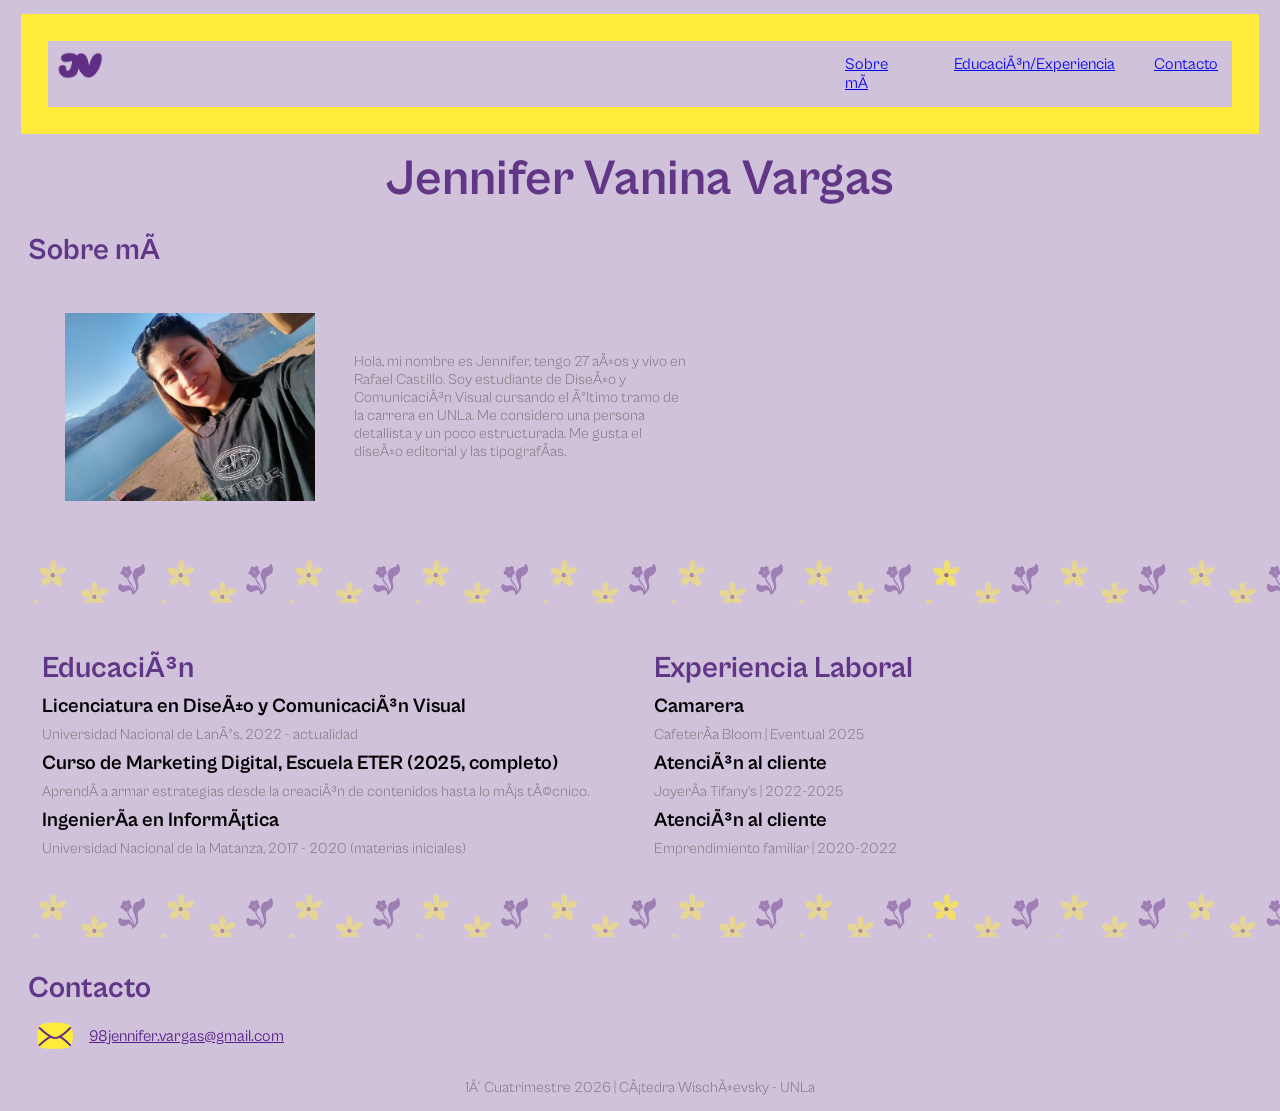
==== index.html @ 38d938bf "cambio en el texto" ====
<!DOCTYPE html>
<html>
    <head>
         <meta charset="utfl-8" />
         <title>Mi primer TP</title>
         <link href=estilos.css rel="stylesheet" type="text/css">
    </head>
    
    <body>
        <header>
            <div class="contenedor">
                <img src="imagenes/loguito.png" alt="" width="50" height="33">
                <nav>
                        <a href="#presetacion">Sobre mí</a>
                        <a href="#educacion-experiencia">Educación/Experiencia</a>
                        <a href="#contacto">Contacto</a>
                </nav>
            </div>
        </header>

        <main>
            <h1>Jennifer Vanina Vargas</h1>

           <section id="presentacion">
                <h2>Sobre mí</h2>
                
                <article>
                <img src="imagenes/foto-cv.jpg" alt="" width="250" height="188"> 
                <p>Hola, mi nombre es Jennifer, tengo 27 años y vivo en Rafael Castillo. Soy estudiante de Diseño y Comunicación Visual cursando el último tramo de la carrera en UNLa. 
                Me considero una persona detallista y un poco estructurada. Me gusta el diseño editorial y las tipografías.</p>
                </article>

                <img src="imagenes/trama.png" alt="" width="" height="">
            </section>

            <section>
                <div class="columnas">
                
                <section>
                    <h2>Educación</h2>

                    <h3>Licenciatura en Diseño y Comunicación Visual</h3>
                    <p>Universidad Nacional de Lanús, 2022 - actualidad</p>
                    <h3>Curso de Marketing Digital, Escuela ETER (2025, completo)</h3>
                    <p>Aprendí a armar estrategias desde la creación de contenidos hasta lo más técnico.</p>

                    <h3>Ingeniería en Informática</h3>
                    <p>Universidad Nacional de la Matanza, 2017 - 2020 (materias iniciales)</p>
                </section>

                <section>
                    <h2>Experiencia Laboral</h2>

                    <h3>Camarera</h3>
                    <p>Cafetería Bloom | Eventual 2025</p>

                    <h3>Atención al cliente</h3>
                    <p> Joyería Tifany's | 2022-2025</p>

                    <h3>Atención al cliente</h3>
                    <p>Emprendimiento familiar | 2020-2022</p>
                </section>
                </div>

                <img src="imagenes/trama.png" alt="" width="" height="">
            </section>
            
            <section>
                <h2>Contacto</h2>
                <section id="contacto">
                    <img src="imagenes/correo.png" alt="" width="40" height="30">
                    <a href="">98jennifer.vargas@gmail.com</a>
                </section>
            </section>
           
        </main> 

        <footer>
            <p>1° Cuatrimestre 2026 | Cátedra Wischñevsky - UNLa</p>
        </footer>
    </body>

</html>
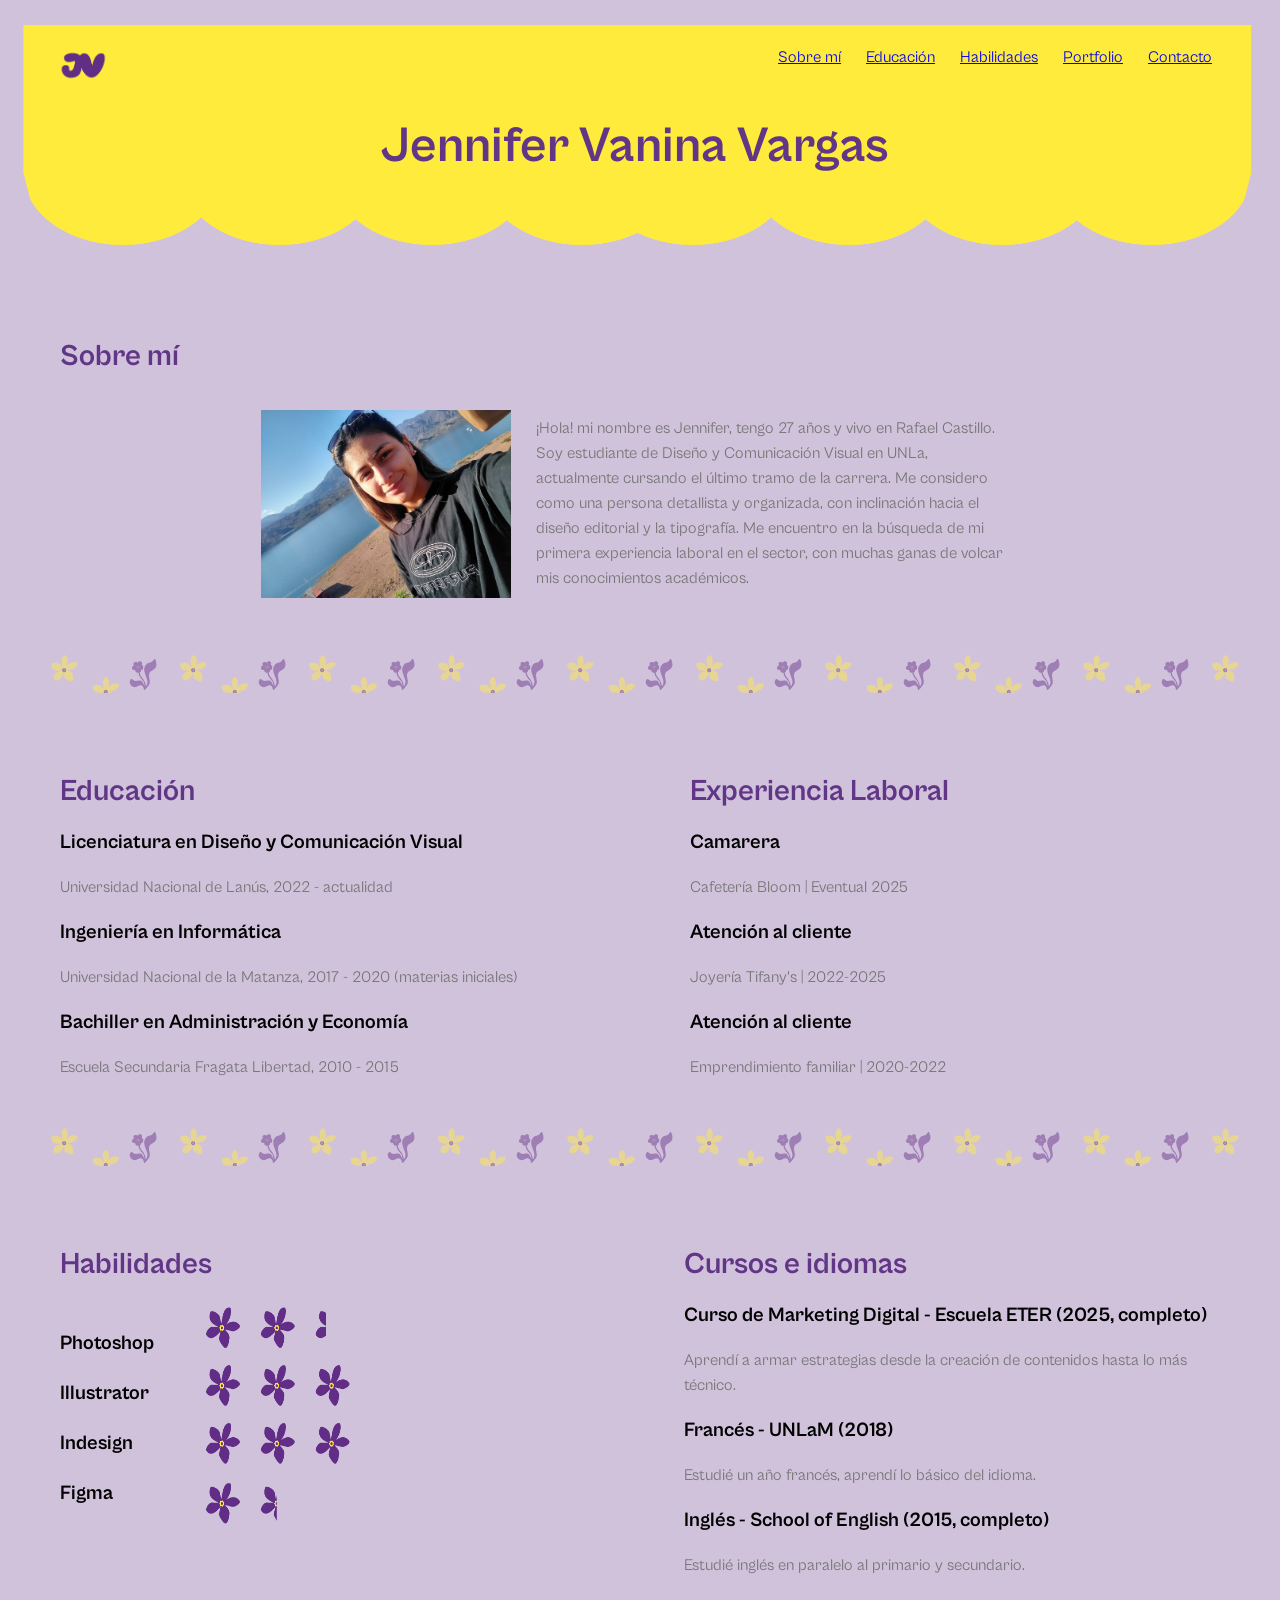
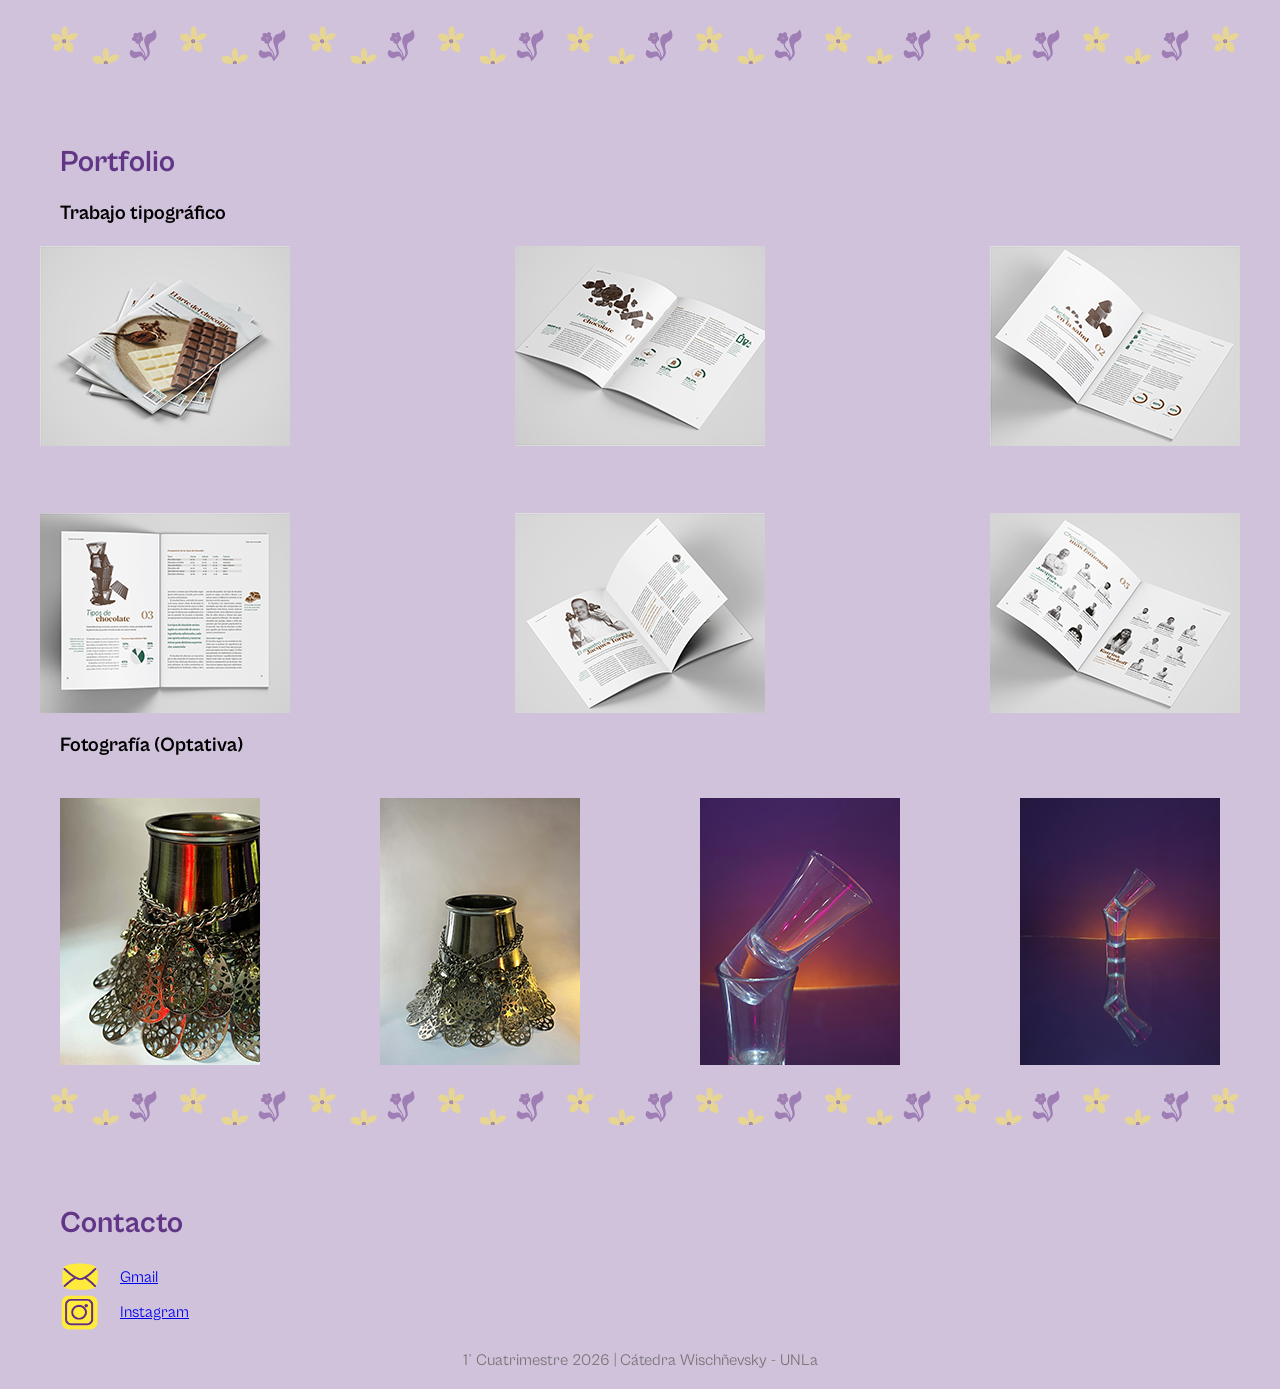
==== commit d6287a2b: "cambios en el codigo y suma de fotos" ====
--- a/index.html
+++ b/index.html
@@ -1,76 +1,174 @@
 <!DOCTYPE html>
 <html>
     <head>
-         <meta charset="utfl-8" />
+         <meta charset="utf-8" />  
          <title>Mi primer TP</title>
-         <link href=estilos.css rel="stylesheet" type="text/css">
+         <link href=estilos.css rel="stylesheet" type="text/css"> 
+         <link rel="icon" type=image/x-icon href="favicon.ico">
     </head>
     
-    <body>
+    <body> 
         <header>
+
             <div class="contenedor">
-                <img src="imagenes/loguito.png" alt="" width="50" height="33">
+                <img src="imagenes/loguito.png" alt="ícono" width="50" height="33">
                 <nav>
                         <a href="#presetacion">Sobre mí</a>
-                        <a href="#educacion-experiencia">Educación/Experiencia</a>
+                        <a href="#educacion-experiencia">Educación</a>
+                        <a href="#habilidades-cursos">Habilidades</a>
+                        <a href="#portfolio">Portfolio</a>
                         <a href="#contacto">Contacto</a>
                 </nav>
             </div>
+            <h1>Jennifer Vanina Vargas</h1>
         </header>
 
         <main>
-            <h1>Jennifer Vanina Vargas</h1>
 
            <section id="presentacion">
                 <h2>Sobre mí</h2>
                 
                 <article>
-                <img src="imagenes/foto-cv.jpg" alt="" width="250" height="188"> 
-                <p>Hola, mi nombre es Jennifer, tengo 27 años y vivo en Rafael Castillo. Soy estudiante de Diseño y Comunicación Visual cursando el último tramo de la carrera en UNLa. 
-                Me considero una persona detallista y un poco estructurada. Me gusta el diseño editorial y las tipografías.</p>
+                <img src="imagenes/foto-cv.jpg" alt="foto mía" width="250" height="188"> 
+                <p>¡Hola! mi nombre es Jennifer, tengo 27 años y vivo en Rafael Castillo. Soy estudiante de Diseño y Comunicación Visual en UNLa, actualmente cursando el último tramo de la carrera. Me considero como una persona detallista y organizada, con inclinación hacia el diseño editorial y la tipografía. Me encuentro en la búsqueda de mi primera experiencia laboral en el sector, con muchas ganas de volcar mis conocimientos académicos.</p>
+                </article>
+                <div class="trama"></div>
+            </section>
+
+            <section id="educacion-experiencia">
+                <div class="columnas">
+                
+                    <article class="educacion">
+                        <h2>Educación</h2>
+                        <ul>
+                            <li>
+                                <h3>Licenciatura en Diseño y Comunicación Visual</h3>
+                                <p>Universidad Nacional de Lanús, 2022 - actualidad</p>
+                            </li>
+
+                            <li>
+                                <h3>Ingeniería en Informática</h3>
+                                <p>Universidad Nacional de la Matanza, 2017 - 2020 (materias iniciales)</p>
+                            </li>
+
+                            <li>
+                                <h3>Bachiller en Administración y Economía</h3>
+                                <p>Escuela Secundaria Fragata Libertad, 2010 - 2015</p>
+                            </li>
+                        </ul>
+                    </article>
+
+                    <article class="experiencia">
+                        <h2>Experiencia Laboral</h2>
+
+                        <ul>
+                            <li>
+                                <h3>Camarera</h3>
+                                <p>Cafetería Bloom | Eventual 2025</p>
+                            </li>
+
+                            <li>
+                                <h3>Atención al cliente</h3>
+                                <p> Joyería Tifany's | 2022-2025</p>
+                            </li>
+
+                            <li>
+                                <h3>Atención al cliente</h3>
+                                <p>Emprendimiento familiar | 2020-2022</p>
+                            </li>
+                        </ul>
+                    </article>
+                </div>
+
+                <div class="trama"></div>
+            </section>
+
+            <section id="habilidades-cursos">
+
+                <div class="columnas2">
+                    
+                    <article class="habilidades"> 
+                        <h2>Habilidades</h2>
+                        <div class="contenido">       
+                            <ul>
+                                <li>Photoshop</li>
+                                <li>Illustrator</li>
+                                <li>Indesign</li>
+                                <li>Figma</li>
+                            </ul>
+                            <img src="imagenes/florcitas.png" alt="nivelación de habilidades" width="150">
+                        </div>
+                    </article>
+                
+                    <article class="cursos">
+                        <h2>Cursos e idiomas</h2>
+                        <ul>
+                            <li>
+                                <h3>Curso de Marketing Digital - Escuela ETER (2025, completo)</h3>
+                                <p>Aprendí a armar estrategias desde la creación de contenidos hasta lo más técnico.</p>
+                            </li>
+
+                            <li>
+                                <h3>Francés - UNLaM (2018)</h3>
+                                <p>Estudié un año francés, aprendí lo básico del idioma.</p>
+                            </li>
+
+                            <li>                            
+                                <h3>Inglés - School of English (2015, completo)</h3>
+                                <p>Estudié inglés en paralelo al primario y secundario.</p>
+                            </li>
+                        </ul>
+                    </article>
+                </div>
+
+                <div class="trama"></div>
+            </section>
+
+            <section id="portfolio">
+                <h2>Portfolio</h2>
+
+                <article class="materias">
+
+                    <h3>Trabajo tipográfico</h3>
+                    <div class="fotos a">
+                        <img src="imagenes/b1.jpg">
+                        <img src="imagenes/b2.jpg">
+                        <img src="imagenes/b3.jpg">
+                        <img src="imagenes/b4.jpg">
+                        <img src="imagenes/b5.jpg">
+                        <img src="imagenes/b6.jpg">
+                    </div>
                 </article>
 
-                <img src="imagenes/trama.png" alt="" width="" height="">
+                <article class="materias">
+                    
+                    <h3>Fotografía (Optativa)</h3>
+                    <div class="fotos b">
+                        <img src="imagenes/foto.jpg">
+                        <img src="imagenes/foto1.jpg">
+                        <img src="imagenes/foto2.jpg">
+                        <img src="imagenes/foto3.jpg">
+                    </div>
+                </article>
+                
+                <div class="trama"></div> 
             </section>
 
-            <section>
-                <div class="columnas">
-                
-                <section>
-                    <h2>Educación</h2>
+            
+            <section id="contacto">
+                <h2>Contacto</h2>
+                    
+                <div class="redes">
+                    <div class="correo">
+                        <img src="imagenes/correo.png" alt="ícono de gmail" width="40" height="30">
+                        <a href="#"">Gmail</a>
+                    </div>
 
-                    <h3>Licenciatura en Diseño y Comunicación Visual</h3>
-                    <p>Universidad Nacional de Lanús, 2022 - actualidad</p>
-                    <h3>Curso de Marketing Digital, Escuela ETER (2025, completo)</h3>
-                    <p>Aprendí a armar estrategias desde la creación de contenidos hasta lo más técnico.</p>
-
-                    <h3>Ingeniería en Informática</h3>
-                    <p>Universidad Nacional de la Matanza, 2017 - 2020 (materias iniciales)</p>
-                </section>
-
-                <section>
-                    <h2>Experiencia Laboral</h2>
-
-                    <h3>Camarera</h3>
-                    <p>Cafetería Bloom | Eventual 2025</p>
-
-                    <h3>Atención al cliente</h3>
-                    <p> Joyería Tifany's | 2022-2025</p>
-
-                    <h3>Atención al cliente</h3>
-                    <p>Emprendimiento familiar | 2020-2022</p>
-                </section>
+                    <div class="instagram">
+                        <img src="imagenes/instagram.png" alt="ícono de instagram" width="40" height="40">
+                        <a href="#">Instagram</a>      
+                    </div>
                 </div>
-
-                <img src="imagenes/trama.png" alt="" width="" height="">
-            </section>
-            
-            <section>
-                <h2>Contacto</h2>
-                <section id="contacto">
-                    <img src="imagenes/correo.png" alt="" width="40" height="30">
-                    <a href="">98jennifer.vargas@gmail.com</a>
-                </section>
             </section>
            
         </main> 
@@ -81,3 +179,4 @@
     </body>
 
 </html>
+
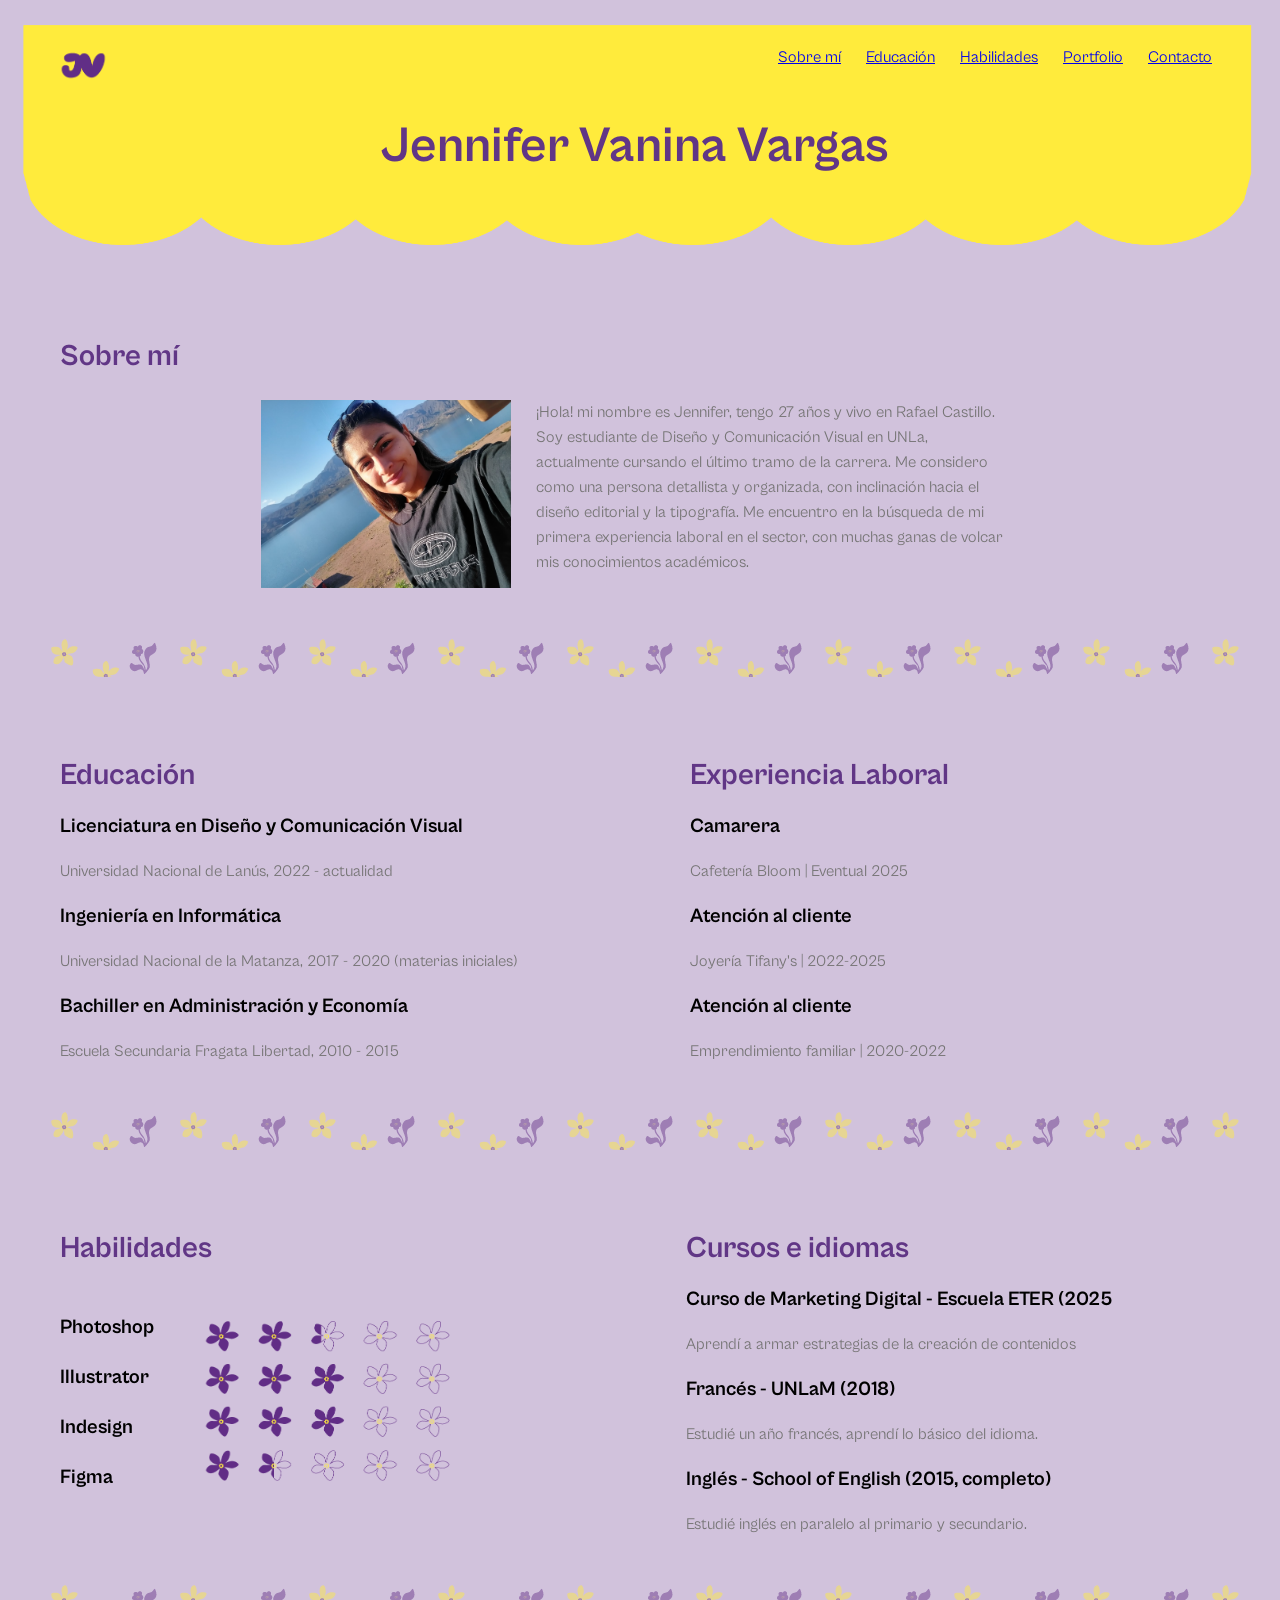
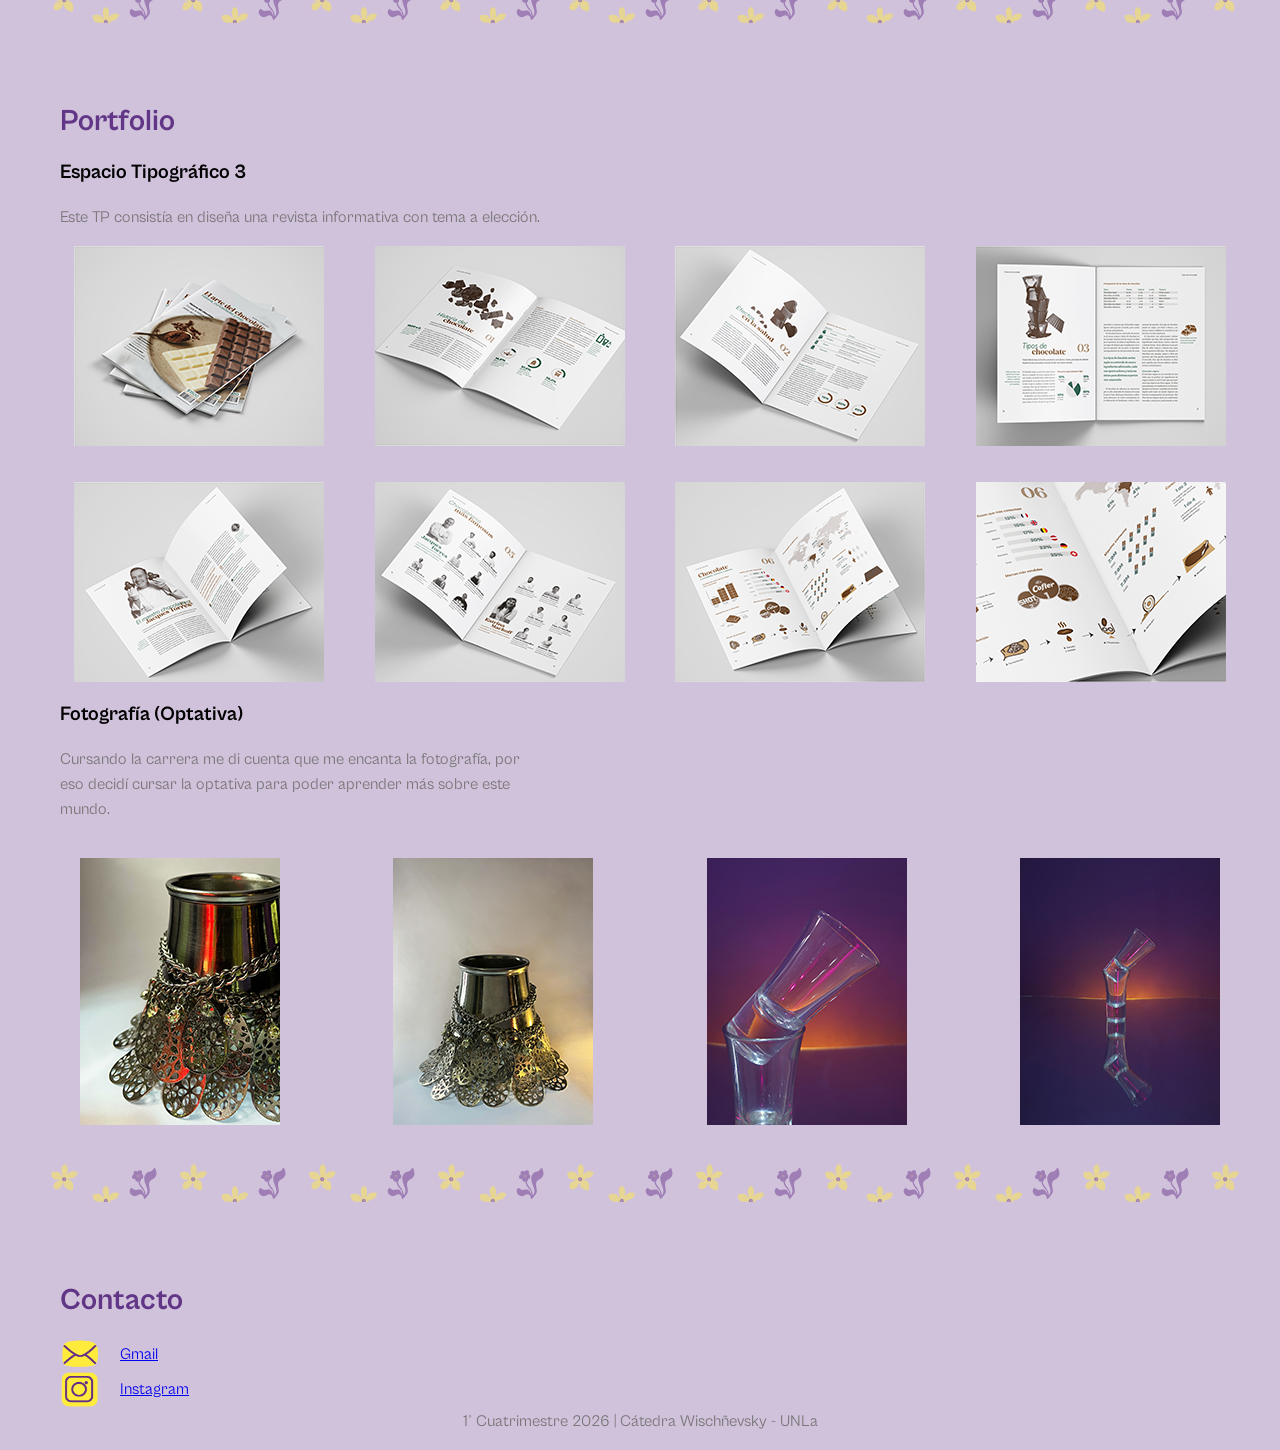
==== commit 5ca6f062: "cambios en el index y css" ====
--- a/index.html
+++ b/index.html
@@ -4,7 +4,7 @@
          <meta charset="utf-8" />  
          <title>Mi primer TP</title>
          <link href=estilos.css rel="stylesheet" type="text/css"> 
-         <link rel="icon" type=image/x-icon href="favicon.ico">
+         <link rel="icon" type="image/png" href="imagenes/favicon.png">
     </head>
     
     <body> 
@@ -96,7 +96,7 @@
                                 <li>Indesign</li>
                                 <li>Figma</li>
                             </ul>
-                            <img src="imagenes/florcitas.png" alt="nivelación de habilidades" width="150">
+                            <img src="imagenes/nivelacion.png" alt="nivelación de habilidades" width="250px" height="171px">
                         </div>
                     </article>
                 
@@ -104,8 +104,8 @@
                         <h2>Cursos e idiomas</h2>
                         <ul>
                             <li>
-                                <h3>Curso de Marketing Digital - Escuela ETER (2025, completo)</h3>
-                                <p>Aprendí a armar estrategias desde la creación de contenidos hasta lo más técnico.</p>
+                                <h3>Curso de Marketing Digital - Escuela ETER (2025</h3>
+                                <p>Aprendí a armar estrategias de la creación de contenidos </p>
                             </li>
 
                             <li>
@@ -129,7 +129,8 @@
 
                 <article class="materias">
 
-                    <h3>Trabajo tipográfico</h3>
+                    <h3>Espacio Tipográfico 3</h3>
+                    <p>Este TP consistía en diseña una revista informativa con tema a elección.</p>
                     <div class="fotos a">
                         <img src="imagenes/b1.jpg">
                         <img src="imagenes/b2.jpg">
@@ -137,12 +138,15 @@
                         <img src="imagenes/b4.jpg">
                         <img src="imagenes/b5.jpg">
                         <img src="imagenes/b6.jpg">
+                        <img src="imagenes/b7.jpg">
+                        <img src="imagenes/b8.jpg">
                     </div>
                 </article>
 
                 <article class="materias">
                     
                     <h3>Fotografía (Optativa)</h3>
+                    <p>Cursando la carrera me di cuenta que me encanta la fotografía, por eso decidí cursar la optativa para poder aprender más sobre este mundo.</p>
                     <div class="fotos b">
                         <img src="imagenes/foto.jpg">
                         <img src="imagenes/foto1.jpg">
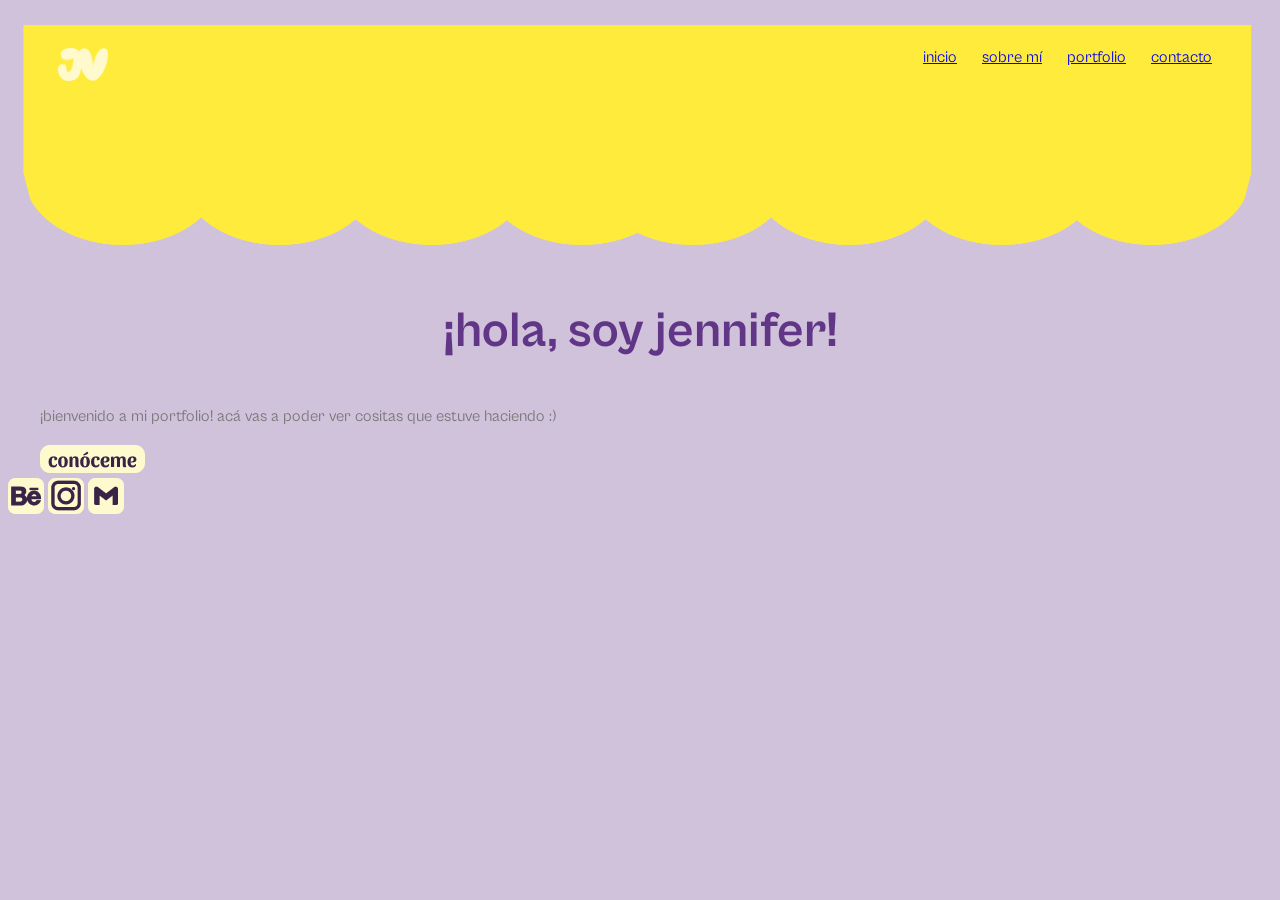
==== commit b6490e7f: "cambié el index y agregué tres html para distintas secciones" ====
--- a/index.html
+++ b/index.html
@@ -1,186 +1,41 @@
 <!DOCTYPE html>
 <html>
     <head>
-         <meta charset="utf-8" />  
-         <title>Mi primer TP</title>
-         <link href=estilos.css rel="stylesheet" type="text/css"> 
-         <link rel="icon" type="image/png" href="imagenes/favicon.png">
+        <meta charset="utf-8" />  
+        <title>mi-portfolio</title>
+        <link href=estilos.css rel="stylesheet" type="text/css">
+        <link rel="icon" type="image/png" href="imagenes/favicon_florcita.png">
     </head>
     
     <body> 
         <header>
-
             <div class="contenedor">
-                <img src="imagenes/loguito.png" alt="ícono" width="50" height="33">
+                <img src="imagenes/logo.png" alt="ícono" width="50" height="33">
                 <nav>
-                        <a href="#presetacion">Sobre mí</a>
-                        <a href="#educacion-experiencia">Educación</a>
-                        <a href="#habilidades-cursos">Habilidades</a>
-                        <a href="#portfolio">Portfolio</a>
-                        <a href="#contacto">Contacto</a>
+                    <a href="index.html">inicio</a>
+                    <a href="sobre-mi.html">sobre mí</a>
+                    <a href="portfolio.html">portfolio</a>
+                    <a href="contacto.html">contacto</a>
                 </nav>
             </div>
-            <h1>Jennifer Vanina Vargas</h1>
         </header>
 
         <main>
 
-           <section id="presentacion">
-                <h2>Sobre mí</h2>
-                
-                <article>
-                <img src="imagenes/foto-cv.jpg" alt="foto mía" width="250" height="188"> 
-                <p>¡Hola! mi nombre es Jennifer, tengo 27 años y vivo en Rafael Castillo. Soy estudiante de Diseño y Comunicación Visual en UNLa, actualmente cursando el último tramo de la carrera. Me considero como una persona detallista y organizada, con inclinación hacia el diseño editorial y la tipografía. Me encuentro en la búsqueda de mi primera experiencia laboral en el sector, con muchas ganas de volcar mis conocimientos académicos.</p>
-                </article>
-                <div class="trama"></div>
-            </section>
-
-            <section id="educacion-experiencia">
-                <div class="columnas">
-                
-                    <article class="educacion">
-                        <h2>Educación</h2>
-                        <ul>
-                            <li>
-                                <h3>Licenciatura en Diseño y Comunicación Visual</h3>
-                                <p>Universidad Nacional de Lanús, 2022 - actualidad</p>
-                            </li>
-
-                            <li>
-                                <h3>Ingeniería en Informática</h3>
-                                <p>Universidad Nacional de la Matanza, 2017 - 2020 (materias iniciales)</p>
-                            </li>
-
-                            <li>
-                                <h3>Bachiller en Administración y Economía</h3>
-                                <p>Escuela Secundaria Fragata Libertad, 2010 - 2015</p>
-                            </li>
-                        </ul>
-                    </article>
-
-                    <article class="experiencia">
-                        <h2>Experiencia Laboral</h2>
-
-                        <ul>
-                            <li>
-                                <h3>Camarera</h3>
-                                <p>Cafetería Bloom | Eventual 2025</p>
-                            </li>
-
-                            <li>
-                                <h3>Atención al cliente</h3>
-                                <p> Joyería Tifany's | 2022-2025</p>
-                            </li>
-
-                            <li>
-                                <h3>Atención al cliente</h3>
-                                <p>Emprendimiento familiar | 2020-2022</p>
-                            </li>
-                        </ul>
-                    </article>
-                </div>
-
-                <div class="trama"></div>
-            </section>
-
-            <section id="habilidades-cursos">
-
-                <div class="columnas2">
-                    
-                    <article class="habilidades"> 
-                        <h2>Habilidades</h2>
-                        <div class="contenido">       
-                            <ul>
-                                <li>Photoshop</li>
-                                <li>Illustrator</li>
-                                <li>Indesign</li>
-                                <li>Figma</li>
-                            </ul>
-                            <img src="imagenes/nivelacion.png" alt="nivelación de habilidades" width="250px" height="171px">
-                        </div>
-                    </article>
-                
-                    <article class="cursos">
-                        <h2>Cursos e idiomas</h2>
-                        <ul>
-                            <li>
-                                <h3>Curso de Marketing Digital - Escuela ETER (2025</h3>
-                                <p>Aprendí a armar estrategias de la creación de contenidos </p>
-                            </li>
-
-                            <li>
-                                <h3>Francés - UNLaM (2018)</h3>
-                                <p>Estudié un año francés, aprendí lo básico del idioma.</p>
-                            </li>
-
-                            <li>                            
-                                <h3>Inglés - School of English (2015, completo)</h3>
-                                <p>Estudié inglés en paralelo al primario y secundario.</p>
-                            </li>
-                        </ul>
-                    </article>
-                </div>
-
-                <div class="trama"></div>
-            </section>
-
-            <section id="portfolio">
-                <h2>Portfolio</h2>
-
-                <article class="materias">
-
-                    <h3>Espacio Tipográfico 3</h3>
-                    <p>Este TP consistía en diseña una revista informativa con tema a elección.</p>
-                    <div class="fotos a">
-                        <img src="imagenes/b1.jpg">
-                        <img src="imagenes/b2.jpg">
-                        <img src="imagenes/b3.jpg">
-                        <img src="imagenes/b4.jpg">
-                        <img src="imagenes/b5.jpg">
-                        <img src="imagenes/b6.jpg">
-                        <img src="imagenes/b7.jpg">
-                        <img src="imagenes/b8.jpg">
-                    </div>
-                </article>
-
-                <article class="materias">
-                    
-                    <h3>Fotografía (Optativa)</h3>
-                    <p>Cursando la carrera me di cuenta que me encanta la fotografía, por eso decidí cursar la optativa para poder aprender más sobre este mundo.</p>
-                    <div class="fotos b">
-                        <img src="imagenes/foto.jpg">
-                        <img src="imagenes/foto1.jpg">
-                        <img src="imagenes/foto2.jpg">
-                        <img src="imagenes/foto3.jpg">
-                    </div>
-                </article>
-                
-                <div class="trama"></div> 
-            </section>
-
-            
-            <section id="contacto">
-                <h2>Contacto</h2>
-                    
-                <div class="redes">
-                    <div class="correo">
-                        <img src="imagenes/correo.png" alt="ícono de gmail" width="40" height="30">
-                        <a href="#"">Gmail</a>
-                    </div>
-
-                    <div class="instagram">
-                        <img src="imagenes/instagram.png" alt="ícono de instagram" width="40" height="40">
-                        <a href="#">Instagram</a>      
-                    </div>
-                </div>
-            </section>
-           
+           <section>
+                <h1>¡hola, soy jennifer!</h1>
+                <p>¡bienvenido a mi portfolio! acá vas a poder ver cositas que estuve haciendo :)</p>
+                <a href="sobre-mi.html">
+                <img src="imagenes/boton-conoceme.png" atl="boton para conocerme" width="105" height="28">
+                </a>
+           </section>
+                   
         </main> 
 
         <footer>
-            <p>1° Cuatrimestre 2026 | Cátedra Wischñevsky - UNLa</p>
+            <a href="#"><img src="imagenes/behance.png" alt="ícono de behance" width="36" height="36"></a>
+            <a href="#"><img src="imagenes/ig.png" alt="ícono de instagram" width="36" height="36"></a>
+            <a href="#"><img src="imagenes/gmail.png" alt="ícono de gmail" width="36" height="36"></a>
         </footer>
     </body>
-
-</html>
-
+</html>
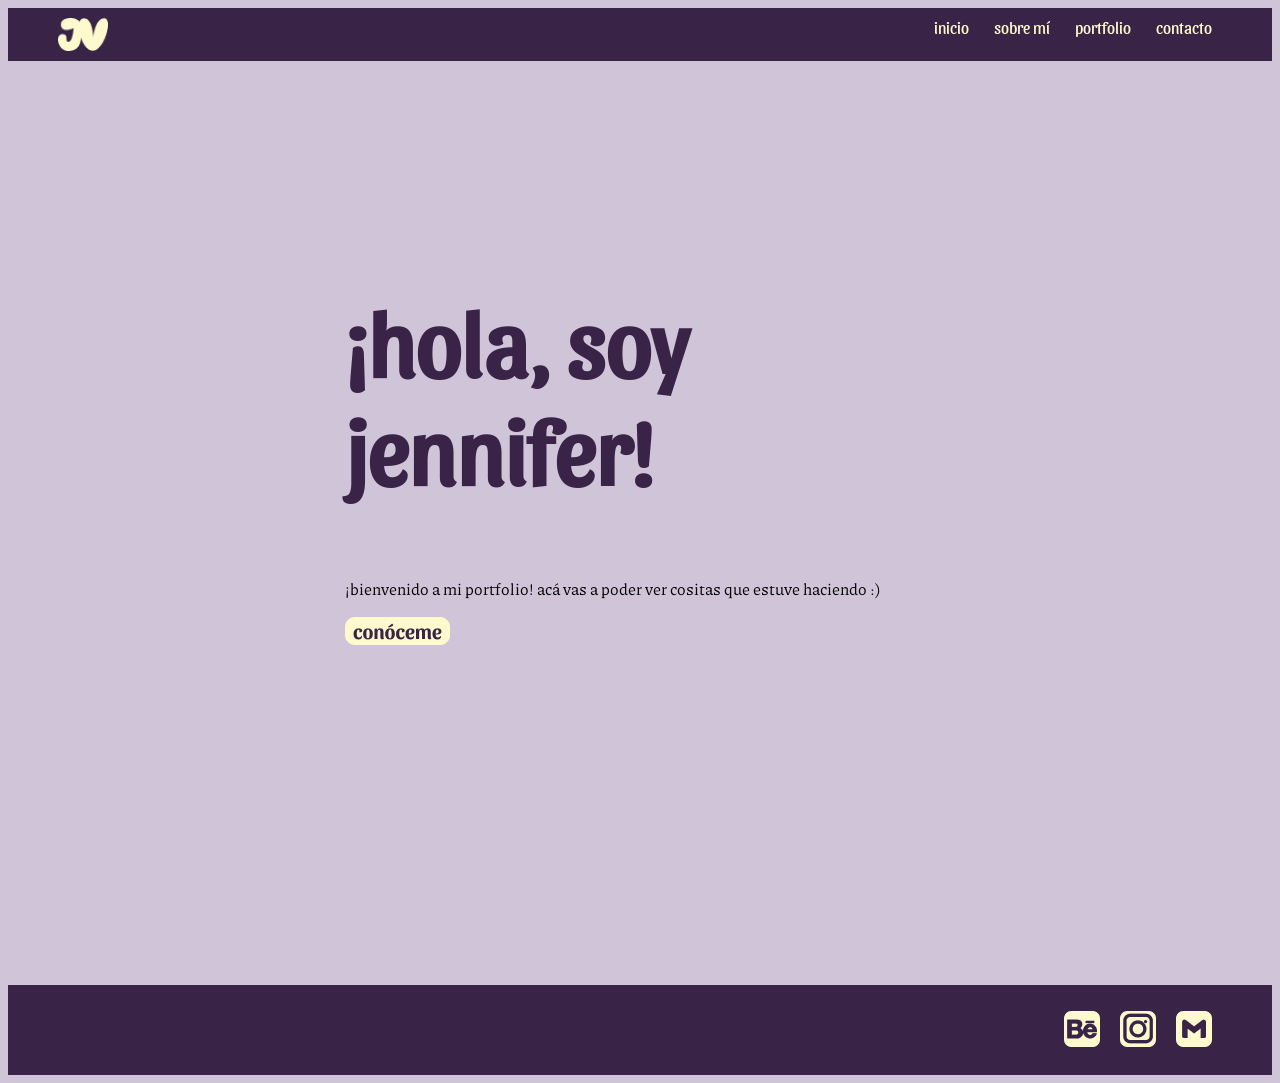
==== commit 4fce8719: "devoluciones pre-entrega" ====
--- a/index.html
+++ b/index.html
@@ -2,7 +2,7 @@
 <html>
     <head>
         <meta charset="utf-8" />  
-        <title>mi-portfolio</title>
+        <title>mi-portfolio</title> <!-- el contenido de esta etiqueta es para la persona usuaria, puede tener espacios, mayúsculas y caracteres especiales -->
         <link href=estilos.css rel="stylesheet" type="text/css">
         <link rel="icon" type="image/png" href="imagenes/favicon_florcita.png">
     </head>
@@ -25,9 +25,9 @@
            <section>
                 <h1>¡hola, soy jennifer!</h1>
                 <p>¡bienvenido a mi portfolio! acá vas a poder ver cositas que estuve haciendo :)</p>
-                <a href="sobre-mi.html">
+                <a href="sobre-mi.html"> <!-- a este elemento le hace falta un ajuste para que no se vea descentrado -->
                 <img src="imagenes/boton-conoceme.png" atl="boton para conocerme" width="105" height="28">
-                </a>
+                </a> 
            </section>
                    
         </main> 
@@ -38,4 +38,4 @@
             <a href="#"><img src="imagenes/gmail.png" alt="ícono de gmail" width="36" height="36"></a>
         </footer>
     </body>
-</html>+</html><!--  -->
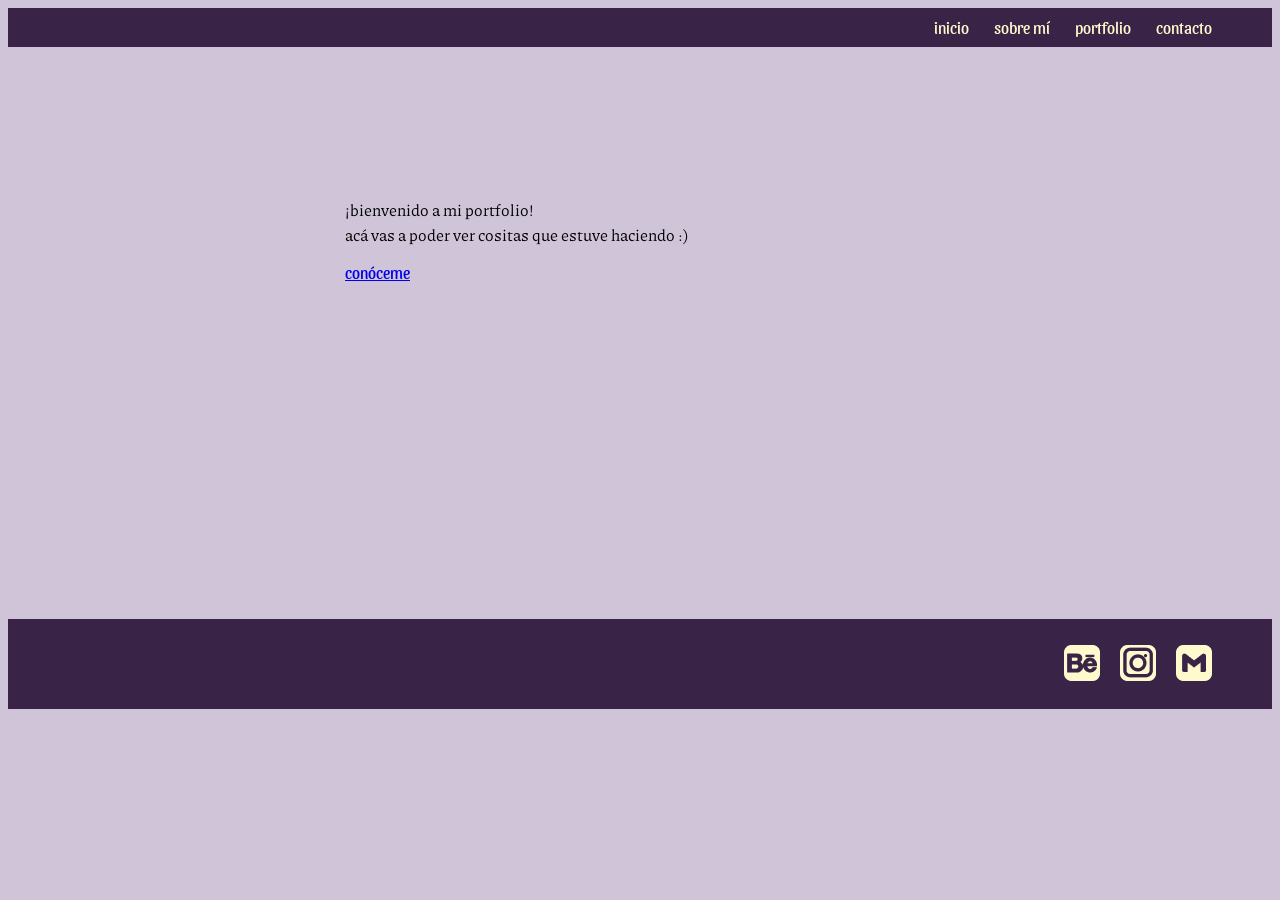
==== commit dba7102c: "Hice modificaciones en los html" ====
--- a/index.html
+++ b/index.html
@@ -2,7 +2,7 @@
 <html>
     <head>
         <meta charset="utf-8" />  
-        <title>mi-portfolio</title> <!-- el contenido de esta etiqueta es para la persona usuaria, puede tener espacios, mayúsculas y caracteres especiales -->
+        <title>Jennifer Vargas portfolio</title> 
         <link href=estilos.css rel="stylesheet" type="text/css">
         <link rel="icon" type="image/png" href="imagenes/favicon_florcita.png">
     </head>
@@ -10,7 +10,9 @@
     <body> 
         <header>
             <div class="contenedor">
-                <img src="imagenes/logo.png" alt="ícono" width="50" height="33">
+                
+                <div class="logo"></div>
+
                 <nav>
                     <a href="index.html">inicio</a>
                     <a href="sobre-mi.html">sobre mí</a>
@@ -23,19 +25,17 @@
         <main>
 
            <section>
-                <h1>¡hola, soy jennifer!</h1>
-                <p>¡bienvenido a mi portfolio! acá vas a poder ver cositas que estuve haciendo :)</p>
-                <a href="sobre-mi.html"> <!-- a este elemento le hace falta un ajuste para que no se vea descentrado -->
-                <img src="imagenes/boton-conoceme.png" atl="boton para conocerme" width="105" height="28">
-                </a> 
+                <div class="bienvenida"></div>
+                <p>¡bienvenido a mi portfolio!<br>acá vas a poder ver cositas que estuve haciendo :)</p>
+                <a href="sobre-mi.html" class="boton">conóceme</a> 
            </section>
                    
         </main> 
 
         <footer>
-            <a href="#"><img src="imagenes/behance.png" alt="ícono de behance" width="36" height="36"></a>
-            <a href="#"><img src="imagenes/ig.png" alt="ícono de instagram" width="36" height="36"></a>
-            <a href="#"><img src="imagenes/gmail.png" alt="ícono de gmail" width="36" height="36"></a>
+            <a href="https://www.behance.net/jennifervar" target="_blank" class="behance"><img src="imagenes/botones/behance.png" alt="ícono de behance" width="36" height="36"></a>
+            <a href="#" class="instagram"><img src="imagenes/botones/ig.png" alt="ícono de instagram" width="36" height="36"></a>
+            <a href="#" class="gmail"><img src="imagenes/botones/gmail.png" alt="ícono de gmail" width="36" height="36"></a>
         </footer>
     </body>
-</html><!--  -->+</html>
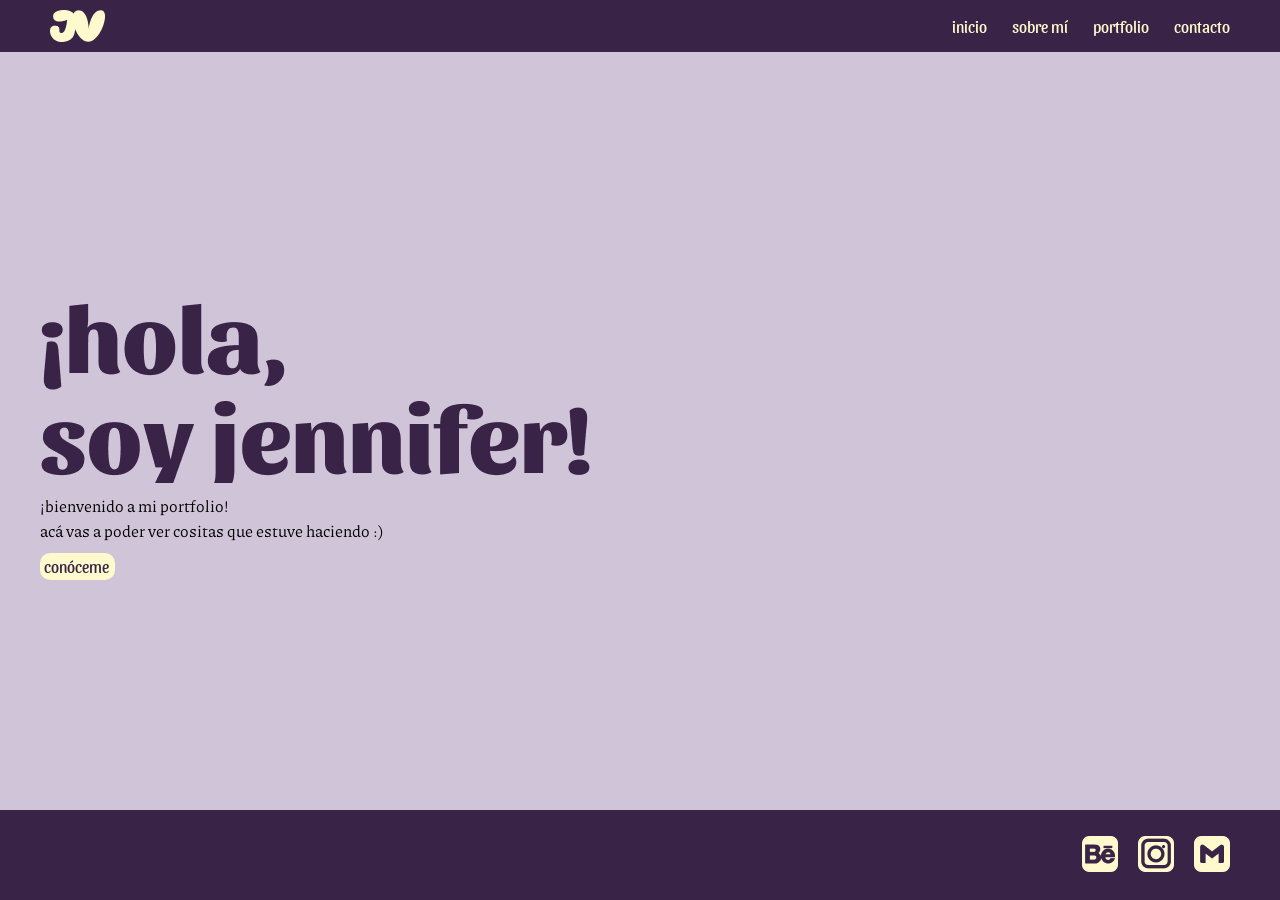
==== commit 323b4a9a: "cambios en los html" ====
--- a/index.html
+++ b/index.html
@@ -2,6 +2,7 @@
 <html>
     <head>
         <meta charset="utf-8" />  
+        <meta name="viewport" content="width=device-width, initial-scale=1.0">
         <title>Jennifer Vargas portfolio</title> 
         <link href=estilos.css rel="stylesheet" type="text/css">
         <link rel="icon" type="image/png" href="imagenes/favicon_florcita.png">
